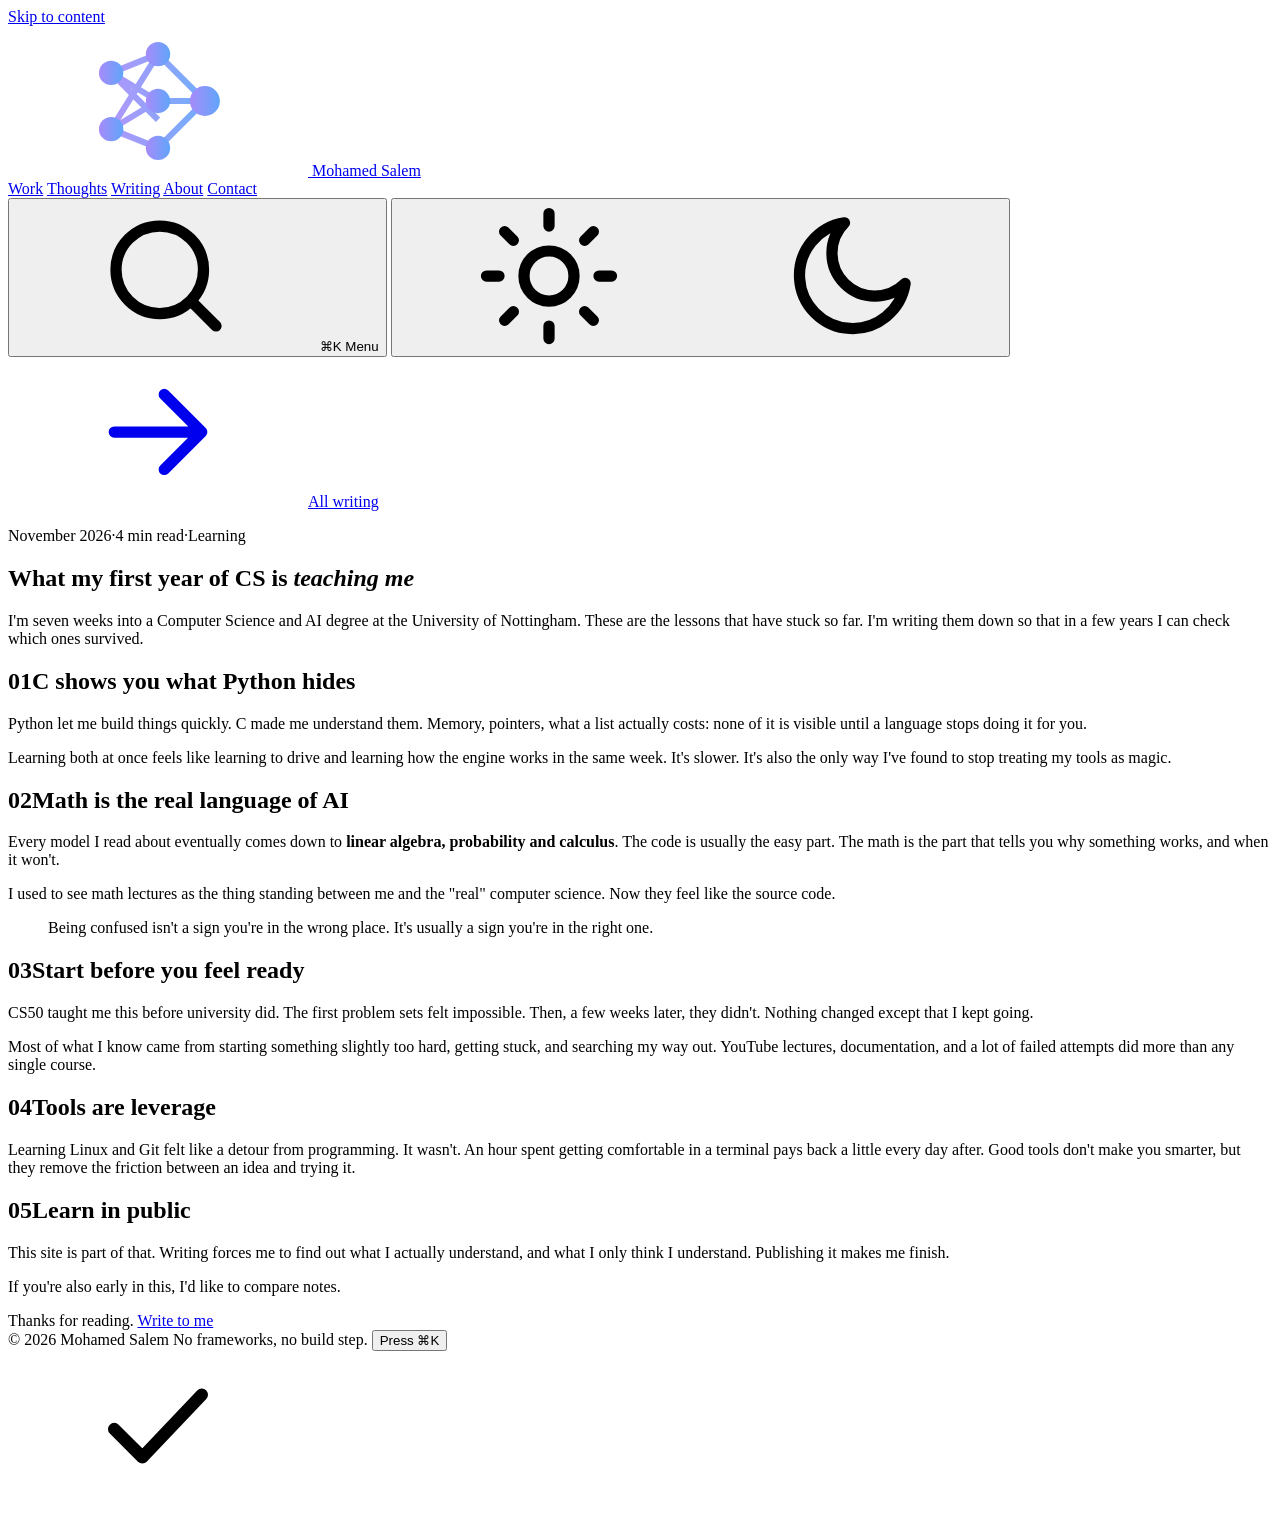
==== first-year-of-cs.html @ 3e36cd0a "Add files via upload" ====
<!doctype html>
<html lang="en" class="no-js" data-theme="dark" data-root="../">
<head>
  <meta charset="utf-8">
  <meta name="viewport" content="width=device-width, initial-scale=1, viewport-fit=cover">
  <title>What my first year of CS is teaching me — Mohamed Salem</title>
  <meta name="description" content="Notes from my first year of Computer Science and AI at the University of Nottingham: C, math, CS50, and starting before you feel ready.">
  <meta name="author" content="Mohamed Salem">
  <meta name="theme-color" content="#06060a">
  <link rel="canonical" href="https://mohamed200303.github.io/blog/first-year-of-cs.html">
  <meta property="og:type" content="article">
  <meta property="og:title" content="What my first year of CS is teaching me">
  <meta property="og:description" content="C, math, CS50, and starting before you feel ready.">
  <meta property="og:url" content="https://mohamed200303.github.io/blog/first-year-of-cs.html">
  <meta property="og:image" content="https://mohamed200303.github.io/assets/og.png">
  <meta name="twitter:card" content="summary_large_image">
  <link rel="icon" href="../favicon.svg" type="image/svg+xml">
  <script>
    (function () {
      var d = document.documentElement;
      d.className = d.className.replace('no-js', 'js');
      try { var t = localStorage.getItem('theme'); if (t === 'light' || t === 'dark') d.setAttribute('data-theme', t); } catch (e) {}
    })();
  </script>
  <link rel="preconnect" href="https://fonts.googleapis.com">
  <link rel="preconnect" href="https://fonts.gstatic.com" crossorigin>
  <link rel="stylesheet" href="https://fonts.googleapis.com/css2?family=Geist:wght@300..700&family=Geist+Mono:wght@400;500&family=Instrument+Serif:ital@0;1&display=swap">
  <link rel="stylesheet" href="../assets/css/style.css">
</head>
<body>

<!-- Icon sprite (same as index.html) -->
<svg width="0" height="0" style="position:absolute" aria-hidden="true">
  <defs>
    <linearGradient id="spark-grad" x1="0" x2="1" y1="0" y2="0">
      <stop offset="0" stop-color="#a78bfa"/><stop offset="1" stop-color="#60a5fa"/>
    </linearGradient>
    <linearGradient id="viz-grad-a" x1="0" x2="1" y1="0" y2="1">
      <stop offset="0" stop-color="#a78bfa"/><stop offset="1" stop-color="#60a5fa"/>
    </linearGradient>
  </defs>
  <symbol id="i-arrow" viewBox="0 0 24 24" fill="none" stroke="currentColor" stroke-width="1.8" stroke-linecap="round" stroke-linejoin="round"><path d="M5 12h14M13 6l6 6-6 6"/></symbol>
  <symbol id="i-arrow-ur" viewBox="0 0 24 24" fill="none" stroke="currentColor" stroke-width="1.8" stroke-linecap="round" stroke-linejoin="round"><path d="M7 17 17 7M8 7h9v9"/></symbol>
  <symbol id="i-search" viewBox="0 0 24 24" fill="none" stroke="currentColor" stroke-width="1.8" stroke-linecap="round"><circle cx="11" cy="11" r="7"/><path d="m20 20-3.5-3.5"/></symbol>
  <symbol id="i-sun" viewBox="0 0 24 24" fill="none" stroke="currentColor" stroke-width="1.8" stroke-linecap="round"><circle cx="12" cy="12" r="4"/><path d="M12 2v2M12 20v2M4.9 4.9l1.4 1.4M17.7 17.7l1.4 1.4M2 12h2M20 12h2M4.9 19.1l1.4-1.4M17.7 6.3l1.4-1.4"/></symbol>
  <symbol id="i-moon" viewBox="0 0 24 24" fill="none" stroke="currentColor" stroke-width="1.8" stroke-linejoin="round"><path d="M20.5 13.2A8.5 8.5 0 1 1 10.8 3.5a6.6 6.6 0 0 0 9.7 9.7z"/></symbol>
  <symbol id="i-github" viewBox="0 0 16 16" fill="currentColor"><path d="M8 0C3.58 0 0 3.58 0 8c0 3.54 2.29 6.53 5.47 7.59.4.07.55-.17.55-.38 0-.19-.01-.82-.01-1.49-2.01.37-2.53-.49-2.69-.94-.09-.23-.48-.94-.82-1.13-.28-.15-.68-.52-.01-.53.63-.01 1.08.58 1.23.82.72 1.21 1.87.87 2.33.66.07-.52.28-.87.51-1.07-1.78-.2-3.64-.89-3.64-3.95 0-.87.31-1.59.82-2.15-.08-.2-.36-1.02.08-2.12 0 0 .67-.21 2.2.82.64-.18 1.32-.27 2-.27.68 0 1.36.09 2 .27 1.53-1.04 2.2-.82 2.2-.82.44 1.1.16 1.92.08 2.12.51.56.82 1.27.82 2.15 0 3.07-1.87 3.75-3.65 3.95.29.25.54.73.54 1.48 0 1.07-.01 1.93-.01 2.2 0 .21.15.46.55.38A8.01 8.01 0 0 0 16 8c0-4.42-3.58-8-8-8z"/></symbol>
  <symbol id="i-x" viewBox="0 0 24 24" fill="currentColor"><path d="M18.24 2.25h3.31l-7.23 8.26 8.5 11.24h-6.65l-5.21-6.82-5.97 6.82H1.68l7.73-8.84L1.25 2.25h6.83l4.71 6.23zm-1.16 17.52h1.83L7.08 4.13H5.12z"/></symbol>
  <symbol id="i-link" viewBox="0 0 24 24" fill="none" stroke="currentColor" stroke-width="1.8" stroke-linecap="round"><path d="M10 14a5 5 0 0 0 7.07 0l3-3a5 5 0 0 0-7.07-7.07l-1.5 1.5M14 10a5 5 0 0 0-7.07 0l-3 3a5 5 0 0 0 7.07 7.07l1.5-1.5"/></symbol>
  <symbol id="i-copy" viewBox="0 0 24 24" fill="none" stroke="currentColor" stroke-width="1.8" stroke-linejoin="round"><rect x="9" y="9" width="11" height="11" rx="2.5"/><path d="M5 15V6a2 2 0 0 1 2-2h9"/></symbol>
  <symbol id="i-mail" viewBox="0 0 24 24" fill="none" stroke="currentColor" stroke-width="1.8" stroke-linejoin="round"><rect x="3" y="5" width="18" height="14" rx="2.5"/><path d="m3.5 7 8.5 6 8.5-6"/></symbol>
  <symbol id="i-close" viewBox="0 0 24 24" fill="none" stroke="currentColor" stroke-width="1.8" stroke-linecap="round"><path d="M6 6l12 12M18 6 6 18"/></symbol>
  <symbol id="i-shuffle" viewBox="0 0 24 24" fill="none" stroke="currentColor" stroke-width="1.8" stroke-linecap="round" stroke-linejoin="round"><path d="M16 3h5v5M4 20 21 3M21 16v5h-5M15 15l6 6M4 4l5 5"/></symbol>
  <symbol id="i-check" viewBox="0 0 24 24" fill="none" stroke="currentColor" stroke-width="2" stroke-linecap="round" stroke-linejoin="round"><path d="m5 12.5 4.5 4.5L19 7"/></symbol>
  <symbol id="i-home" viewBox="0 0 24 24" fill="none" stroke="currentColor" stroke-width="1.8" stroke-linejoin="round"><path d="M3.5 11 12 3.5l8.5 7.5M5.5 9.5V20h13V9.5"/></symbol>
  <symbol id="i-box" viewBox="0 0 24 24" fill="none" stroke="currentColor" stroke-width="1.8" stroke-linejoin="round"><path d="m21 7.5-9-5-9 5 9 5 9-5zM3 7.5v9l9 5 9-5v-9M12 12.5v9"/></symbol>
  <symbol id="i-quote" viewBox="0 0 24 24" fill="none" stroke="currentColor" stroke-width="1.8" stroke-linejoin="round"><path d="M21 14.5a2 2 0 0 1-2 2H8l-5 4v-15a2 2 0 0 1 2-2h14a2 2 0 0 1 2 2z"/></symbol>
  <symbol id="i-pen" viewBox="0 0 24 24" fill="none" stroke="currentColor" stroke-width="1.8" stroke-linecap="round" stroke-linejoin="round"><path d="M12 20h9M16.5 3.5a2.12 2.12 0 0 1 3 3L7 19l-4 1 1-4z"/></symbol>
  <symbol id="i-tool" viewBox="0 0 24 24" fill="none" stroke="currentColor" stroke-width="1.8" stroke-linejoin="round"><path d="M14.7 6.3a4 4 0 0 0-5.4 5.4L3.5 17.5l3 3 5.8-5.8a4 4 0 0 0 5.4-5.4l-2.6 2.6-2.4-.6-.6-2.4z"/></symbol>
  <symbol id="i-user" viewBox="0 0 24 24" fill="none" stroke="currentColor" stroke-width="1.8"><circle cx="12" cy="8" r="4"/><path d="M4 21a8 8 0 0 1 16 0" stroke-linecap="round"/></symbol>
  <symbol id="i-cmd" viewBox="0 0 24 24" fill="none" stroke="currentColor" stroke-width="1.8" stroke-linejoin="round"><path d="M9 6v12M15 6v12M6 9h12M6 15h12"/><path d="M9 6a3 3 0 1 0-3 3M15 6a3 3 0 1 1 3 3M9 18a3 3 0 1 1-3-3M15 18a3 3 0 1 0 3-3"/></symbol>
  <symbol id="i-mark" viewBox="0 0 32 32" fill="none">
    <g stroke="url(#spark-grad)" stroke-width="1.3" opacity=".9">
      <path d="M6 10 16 6M6 10l10 10M6 10l10 6M6 22l10-16M6 22l10-6M6 22l10 4M16 6l10 10M16 16l10 0M16 26l10-10"/>
    </g>
    <g fill="url(#spark-grad)">
      <circle cx="6" cy="10" r="2.6"/><circle cx="6" cy="22" r="2.6"/>
      <circle cx="16" cy="6" r="2.6"/><circle cx="16" cy="16" r="2.6"/><circle cx="16" cy="26" r="2.6"/>
      <circle cx="26" cy="16" r="3.2"/>
    </g>
  </symbol>
</svg>

<a class="skip" href="#main">Skip to content</a>
<div class="ambient" aria-hidden="true"></div>
<div class="progress" aria-hidden="true"></div>

<header class="nav" id="nav">
  <div class="container nav-inner">
    <a class="brand" href="../index.html" aria-label="Mohamed Salem, home">
      <svg class="brand-mark" aria-hidden="true"><use href="#i-mark"/></svg>
      <span>Mohamed Salem</span>
    </a>
    <nav class="nav-links" aria-label="Primary">
      <a href="../index.html#work">Work</a>
      <a href="../index.html#thoughts">Thoughts</a>
      <a href="../index.html#writing">Writing</a>
      <a href="../index.html#about">About</a>
      <a href="../index.html#contact">Contact</a>
    </nav>
    <div class="nav-actions">
      <button class="kbd-btn" type="button" data-palette-open aria-label="Open the command menu">
        <svg class="icon" aria-hidden="true"><use href="#i-search"/></svg>
        <span class="kbd"><span data-mod>⌘</span>K</span>
        <span class="kbd-touch">Menu</span>
      </button>
      <button class="icon-btn" type="button" data-theme-toggle aria-label="Switch between light and dark mode">
        <svg class="icon i-sun" aria-hidden="true"><use href="#i-sun"/></svg>
        <svg class="icon i-moon" aria-hidden="true"><use href="#i-moon"/></svg>
      </button>
    </div>
  </div>
</header>

<main id="main" class="article">
  <article class="container">
    <div class="article-inner">
      <a class="back-link" href="../index.html#writing"><svg class="icon" aria-hidden="true"><use href="#i-arrow"/></svg>All writing</a>
      <p class="article-meta"><time datetime="2026-11">November 2026</time><span>·</span><span>4 min read</span><span>·</span><span>Learning</span></p>
      <h1>What my first year of CS is <em>teaching me</em></h1>
      <p class="article-lede">I'm seven weeks into a Computer Science and AI degree at the University of Nottingham. These are the lessons that have stuck so far. I'm writing them down so that in a few years I can check which ones survived.</p>

      <div class="prose">
        <h2><span>01</span>C shows you what Python hides</h2>
        <p>Python let me build things quickly. C made me understand them. Memory, pointers, what a list actually costs: none of it is visible until a language stops doing it for you.</p>
        <p>Learning both at once feels like learning to drive and learning how the engine works in the same week. It's slower. It's also the only way I've found to stop treating my tools as magic.</p>

        <h2><span>02</span>Math is the real language of AI</h2>
        <p>Every model I read about eventually comes down to <strong>linear algebra, probability and calculus</strong>. The code is usually the easy part. The math is the part that tells you why something works, and when it won't.</p>
        <p>I used to see math lectures as the thing standing between me and the "real" computer science. Now they feel like the source code.</p>

        <blockquote>Being confused isn't a sign you're in the wrong place. It's usually a sign you're in the right one.</blockquote>

        <h2><span>03</span>Start before you feel ready</h2>
        <p>CS50 taught me this before university did. The first problem sets felt impossible. Then, a few weeks later, they didn't. Nothing changed except that I kept going.</p>
        <p>Most of what I know came from starting something slightly too hard, getting stuck, and searching my way out. YouTube lectures, documentation, and a lot of failed attempts did more than any single course.</p>

        <h2><span>04</span>Tools are leverage</h2>
        <p>Learning Linux and Git felt like a detour from programming. It wasn't. An hour spent getting comfortable in a terminal pays back a little every day after. Good tools don't make you smarter, but they remove the friction between an idea and trying it.</p>

        <h2><span>05</span>Learn in public</h2>
        <p>This site is part of that. Writing forces me to find out what I actually understand, and what I only think I understand. Publishing it makes me finish.</p>
        <p>If you're also early in this, I'd like to compare notes.</p>
      </div>

      <div class="article-end">
        <span>Thanks for reading.</span>
        <a class="btn btn-ghost btn-sm" data-email data-keep-label data-user="muhammadshehawi" data-domain="gmail.com" href="../index.html#contact">Write to me</a>
      </div>
    </div>
  </article>
</main>

<footer class="footer">
  <div class="container footer-inner">
    <span>© <span data-year>2026</span> Mohamed Salem</span>
    <span>No frameworks, no build step. <button type="button" data-palette-open>Press <span data-mod>⌘</span>K</button></span>
  </div>
</footer>

<div class="toast" id="toast" role="status" aria-live="polite"><svg class="icon" aria-hidden="true"><use href="#i-check"/></svg><span></span></div>

<script src="../assets/js/projects.js" defer></script>
<script src="../assets/js/main.js" defer></script>
</body>
</html>
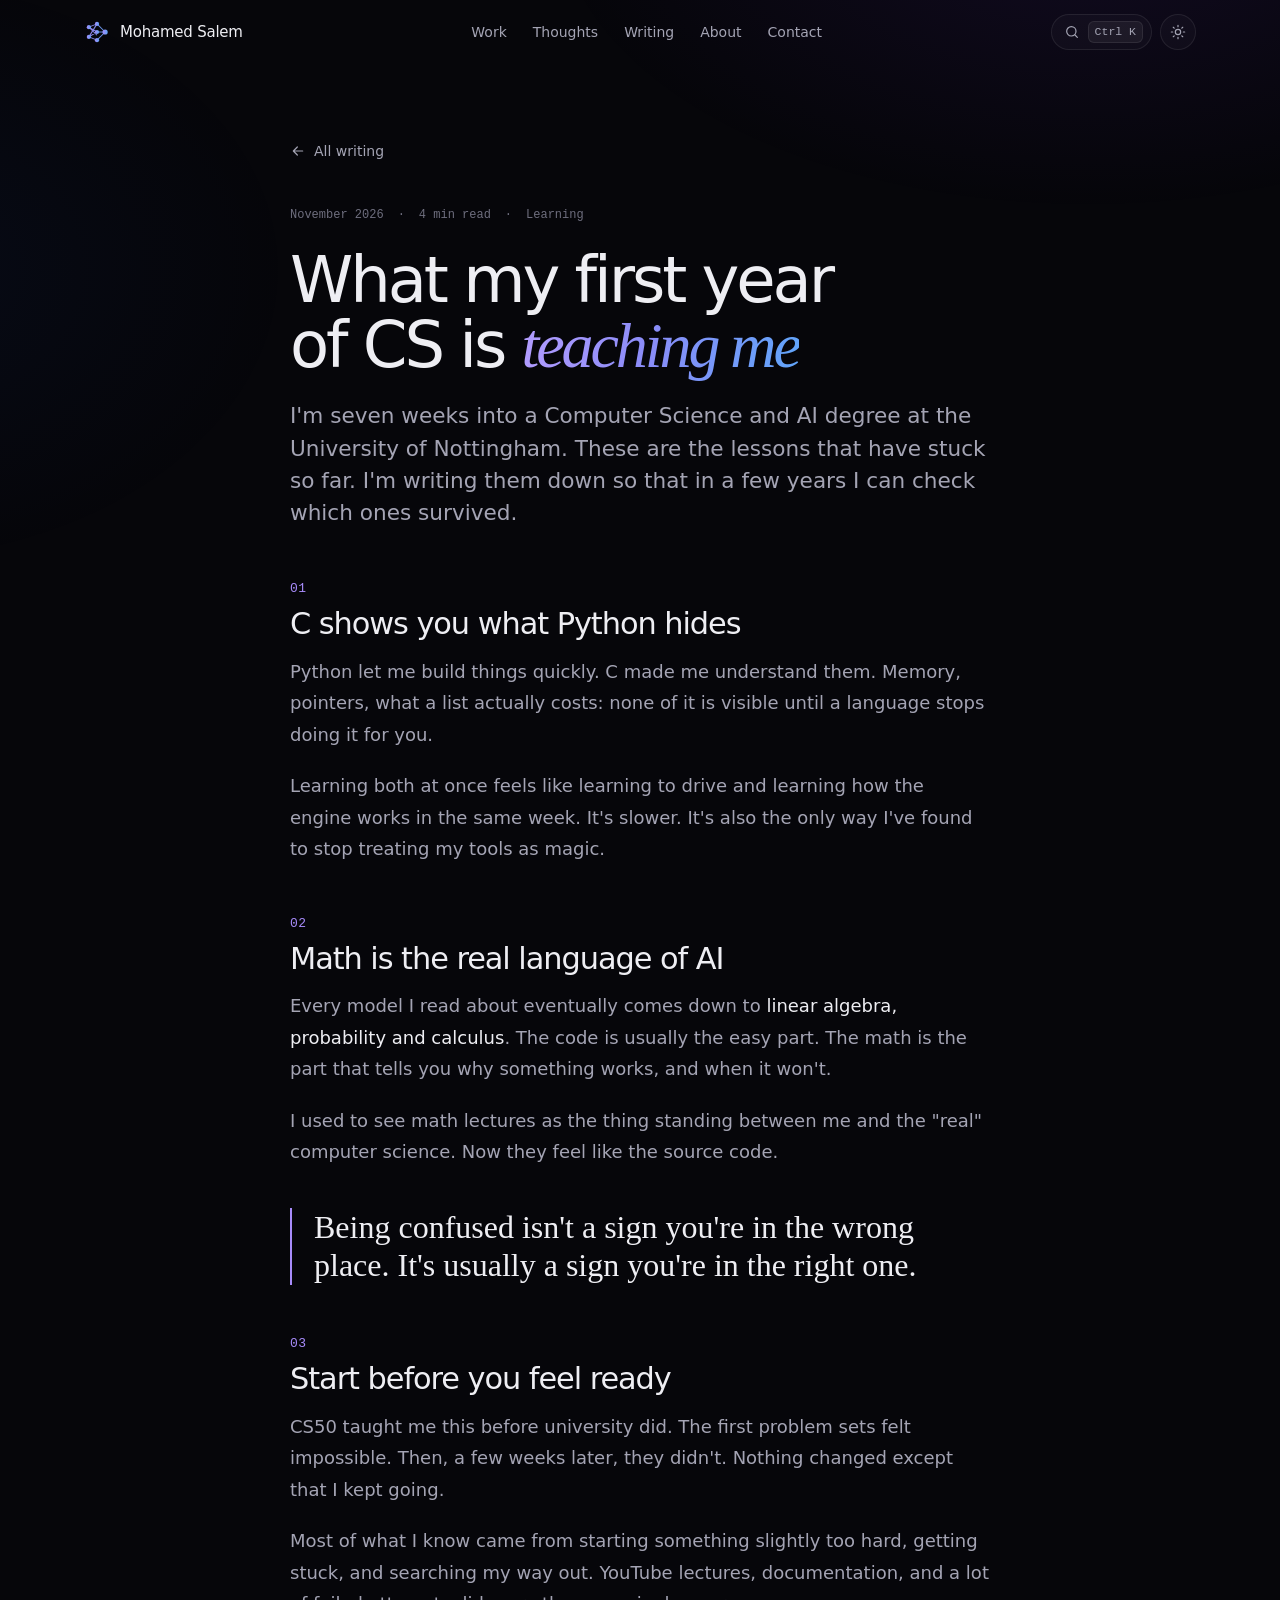
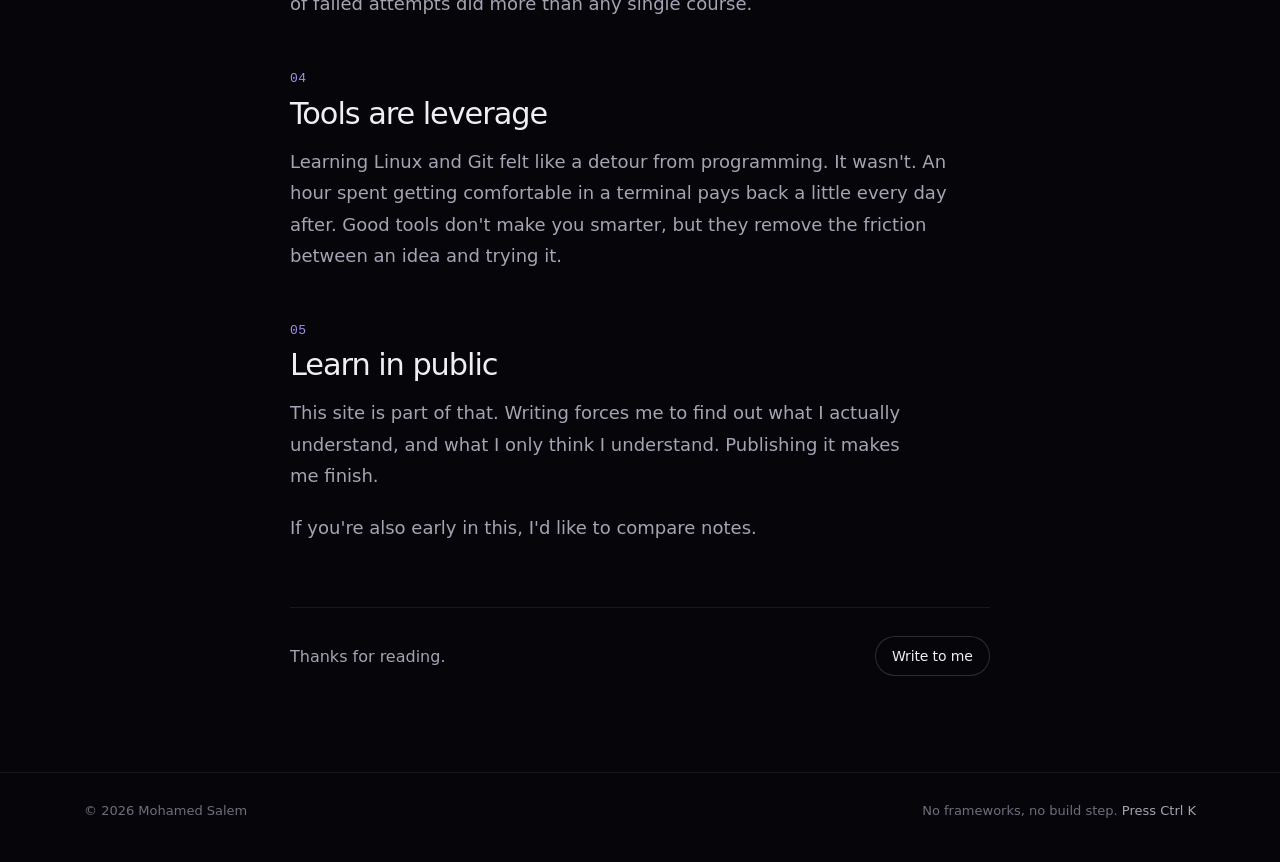
==== commit 897603eb: "Add files via upload" ====
--- a/first-year-of-cs.html
+++ b/first-year-of-cs.html
@@ -1,5 +1,5 @@
 <!doctype html>
-<html lang="en" class="no-js" data-theme="dark" data-root="../">
+<html lang="en" class="no-js" data-theme="dark" data-root="./">
 <head>
   <meta charset="utf-8">
   <meta name="viewport" content="width=device-width, initial-scale=1, viewport-fit=cover">
@@ -7,14 +7,14 @@
   <meta name="description" content="Notes from my first year of Computer Science and AI at the University of Nottingham: C, math, CS50, and starting before you feel ready.">
   <meta name="author" content="Mohamed Salem">
   <meta name="theme-color" content="#06060a">
-  <link rel="canonical" href="https://mohamed200303.github.io/blog/first-year-of-cs.html">
+  <link rel="canonical" href="https://mohamed200303.github.io/first-year-of-cs.html">
   <meta property="og:type" content="article">
   <meta property="og:title" content="What my first year of CS is teaching me">
   <meta property="og:description" content="C, math, CS50, and starting before you feel ready.">
-  <meta property="og:url" content="https://mohamed200303.github.io/blog/first-year-of-cs.html">
-  <meta property="og:image" content="https://mohamed200303.github.io/assets/og.png">
+  <meta property="og:url" content="https://mohamed200303.github.io/first-year-of-cs.html">
+  <meta property="og:image" content="https://mohamed200303.github.io/og.png">
   <meta name="twitter:card" content="summary_large_image">
-  <link rel="icon" href="../favicon.svg" type="image/svg+xml">
+  <link rel="icon" href="favicon.svg" type="image/svg+xml">
   <script>
     (function () {
       var d = document.documentElement;
@@ -25,7 +25,7 @@
   <link rel="preconnect" href="https://fonts.googleapis.com">
   <link rel="preconnect" href="https://fonts.gstatic.com" crossorigin>
   <link rel="stylesheet" href="https://fonts.googleapis.com/css2?family=Geist:wght@300..700&family=Geist+Mono:wght@400;500&family=Instrument+Serif:ital@0;1&display=swap">
-  <link rel="stylesheet" href="../assets/css/style.css">
+  <link rel="stylesheet" href="style.css">
 </head>
 <body>
 
@@ -77,16 +77,16 @@
 
 <header class="nav" id="nav">
   <div class="container nav-inner">
-    <a class="brand" href="../index.html" aria-label="Mohamed Salem, home">
+    <a class="brand" href="index.html" aria-label="Mohamed Salem, home">
       <svg class="brand-mark" aria-hidden="true"><use href="#i-mark"/></svg>
       <span>Mohamed Salem</span>
     </a>
     <nav class="nav-links" aria-label="Primary">
-      <a href="../index.html#work">Work</a>
-      <a href="../index.html#thoughts">Thoughts</a>
-      <a href="../index.html#writing">Writing</a>
-      <a href="../index.html#about">About</a>
-      <a href="../index.html#contact">Contact</a>
+      <a href="index.html#work">Work</a>
+      <a href="index.html#thoughts">Thoughts</a>
+      <a href="index.html#writing">Writing</a>
+      <a href="index.html#about">About</a>
+      <a href="index.html#contact">Contact</a>
     </nav>
     <div class="nav-actions">
       <button class="kbd-btn" type="button" data-palette-open aria-label="Open the command menu">
@@ -105,7 +105,7 @@
 <main id="main" class="article">
   <article class="container">
     <div class="article-inner">
-      <a class="back-link" href="../index.html#writing"><svg class="icon" aria-hidden="true"><use href="#i-arrow"/></svg>All writing</a>
+      <a class="back-link" href="index.html#writing"><svg class="icon" aria-hidden="true"><use href="#i-arrow"/></svg>All writing</a>
       <p class="article-meta"><time datetime="2026-11">November 2026</time><span>·</span><span>4 min read</span><span>·</span><span>Learning</span></p>
       <h1>What my first year of CS is <em>teaching me</em></h1>
       <p class="article-lede">I'm seven weeks into a Computer Science and AI degree at the University of Nottingham. These are the lessons that have stuck so far. I'm writing them down so that in a few years I can check which ones survived.</p>
@@ -135,7 +135,7 @@
 
       <div class="article-end">
         <span>Thanks for reading.</span>
-        <a class="btn btn-ghost btn-sm" data-email data-keep-label data-user="muhammadshehawi" data-domain="gmail.com" href="../index.html#contact">Write to me</a>
+        <a class="btn btn-ghost btn-sm" data-email data-keep-label data-user="muhammadshehawi" data-domain="gmail.com" href="index.html#contact">Write to me</a>
       </div>
     </div>
   </article>
@@ -150,7 +150,7 @@
 
 <div class="toast" id="toast" role="status" aria-live="polite"><svg class="icon" aria-hidden="true"><use href="#i-check"/></svg><span></span></div>
 
-<script src="../assets/js/projects.js" defer></script>
-<script src="../assets/js/main.js" defer></script>
+<script src="projects.js" defer></script>
+<script src="main.js" defer></script>
 </body>
 </html>
--- a/style.css
+++ b/style.css
@@ -0,0 +1,717 @@
+/* ==========================================================================
+   Mohamed Salem — portfolio
+   Design system: dark "AI lab" meets minimal. Violet → blue accent.
+   ========================================================================== */
+
+:root {
+  --font-sans: "Geist", ui-sans-serif, system-ui, -apple-system, "Segoe UI", Roboto, sans-serif;
+  --font-serif: "Instrument Serif", ui-serif, Georgia, "Times New Roman", serif;
+  --font-mono: "Geist Mono", ui-monospace, SFMono-Regular, Menlo, Consolas, monospace;
+
+  --container: 1160px;
+  --radius: 18px;
+  --ease: cubic-bezier(.2, .7, .2, 1);
+  --ease-out: cubic-bezier(.16, 1, .3, 1);
+}
+
+/* Dark is the default theme */
+:root,
+[data-theme="dark"] {
+  --bg: #06060a;
+  --bg-raise: #0d0d14;
+  --surface: rgba(255, 255, 255, .025);
+  --surface-2: rgba(255, 255, 255, .05);
+  --border: rgba(255, 255, 255, .08);
+  --border-strong: rgba(255, 255, 255, .16);
+  --text: #eeeef3;
+  --text-2: #a4a4b4;
+  --text-3: #6e6e7e;
+  --accent: #a78bfa;
+  --accent-2: #60a5fa;
+  --grad: linear-gradient(100deg, #b49dff 0%, #8b8cf8 45%, #60a5fa 100%);
+  --glow: rgba(139, 92, 246, .16);
+  --glow-border: rgba(167, 139, 250, .55);
+  --shadow: 0 30px 80px -30px rgba(0, 0, 0, .85);
+  --ok: #34d399;
+  color-scheme: dark;
+}
+
+[data-theme="light"] {
+  --bg: #fafafc;
+  --bg-raise: #ffffff;
+  --surface: rgba(16, 16, 48, .022);
+  --surface-2: rgba(16, 16, 48, .05);
+  --border: rgba(16, 16, 48, .09);
+  --border-strong: rgba(16, 16, 48, .18);
+  --text: #0c0c15;
+  --text-2: #4a4a5a;
+  --text-3: #80809a;
+  --accent: #7c3aed;
+  --accent-2: #2563eb;
+  --grad: linear-gradient(100deg, #7c3aed 0%, #5b5bf0 45%, #2563eb 100%);
+  --glow: rgba(124, 58, 237, .10);
+  --glow-border: rgba(124, 58, 237, .45);
+  --shadow: 0 30px 70px -40px rgba(20, 20, 70, .28);
+  --ok: #059669;
+  color-scheme: light;
+}
+
+/* ---------- Base ---------- */
+*, *::before, *::after { box-sizing: border-box; }
+html { scroll-behavior: smooth; -webkit-text-size-adjust: 100%; }
+body {
+  margin: 0;
+  background: var(--bg);
+  color: var(--text);
+  font-family: var(--font-sans);
+  font-size: 16px;
+  line-height: 1.6;
+  -webkit-font-smoothing: antialiased;
+  -moz-osx-font-smoothing: grayscale;
+  text-rendering: optimizeLegibility;
+  overflow-x: hidden;
+  transition: background-color .5s var(--ease), color .5s var(--ease);
+}
+::selection { background: rgba(139, 92, 246, .35); color: var(--text); }
+img, svg { display: block; max-width: 100%; }
+a { color: inherit; text-decoration: none; }
+button { font: inherit; color: inherit; background: none; border: 0; padding: 0; cursor: pointer; }
+:focus-visible { outline: 2px solid var(--accent); outline-offset: 3px; border-radius: 8px; }
+p { text-wrap: pretty; }
+h1, h2, h3 { text-wrap: balance; }
+
+.container { width: 100%; max-width: var(--container); margin: 0 auto; padding: 0 24px; }
+@media (max-width: 640px) { .container { padding: 0 16px; } }
+
+.sr-only {
+  position: absolute; width: 1px; height: 1px; padding: 0; margin: -1px;
+  overflow: hidden; clip: rect(0 0 0 0); white-space: nowrap; border: 0;
+}
+.skip {
+  position: absolute; left: -9999px; top: 12px; z-index: 100;
+  padding: 10px 14px; border-radius: 10px;
+  background: var(--bg-raise); border: 1px solid var(--border-strong);
+}
+.skip:focus { left: 16px; }
+
+.icon { width: 16px; height: 16px; flex: none; }
+.grad-text {
+  background: var(--grad);
+  -webkit-background-clip: text; background-clip: text;
+  color: transparent;
+}
+em.serif, h2 em, .hero-tagline em, .about-statement em, .contact-title em {
+  font-family: var(--font-serif);
+  font-style: italic;
+  font-weight: 400;
+  letter-spacing: -.01em;
+  background: var(--grad);
+  -webkit-background-clip: text; background-clip: text;
+  color: transparent;
+  padding-right: .06em;
+}
+
+/* Ambient glow behind the whole page */
+.ambient {
+  position: fixed; inset: 0; z-index: -1; pointer-events: none;
+  background:
+    radial-gradient(900px 500px at 85% -10%, rgba(124, 58, 237, .10), transparent 60%),
+    radial-gradient(700px 500px at -10% 30%, rgba(37, 99, 235, .06), transparent 60%);
+}
+[data-theme="light"] .ambient { opacity: .7; }
+
+/* ---------- Scroll progress ---------- */
+.progress {
+  position: fixed; top: 0; left: 0; z-index: 70;
+  width: 100%; height: 2px;
+  background: var(--grad);
+  transform-origin: 0 50%;
+  transform: scaleX(var(--p, 0));
+}
+
+/* ---------- Nav ---------- */
+.nav {
+  position: fixed; inset: 0 0 auto 0; z-index: 50;
+  border-bottom: 1px solid transparent;
+  transition: background-color .35s var(--ease), border-color .35s var(--ease), backdrop-filter .35s;
+}
+.nav.is-scrolled {
+  background: color-mix(in srgb, var(--bg) 72%, transparent);
+  -webkit-backdrop-filter: saturate(160%) blur(16px);
+  backdrop-filter: saturate(160%) blur(16px);
+  border-bottom-color: var(--border);
+}
+.nav-inner { display: flex; align-items: center; justify-content: space-between; gap: 16px; height: 64px; }
+.brand { display: flex; align-items: center; gap: 10px; font-weight: 500; letter-spacing: -.015em; font-size: 15px; }
+.brand-mark { width: 26px; height: 26px; }
+.nav-links { display: flex; gap: 2px; }
+.nav-links a {
+  padding: 7px 12px; border-radius: 999px;
+  font-size: 14px; color: var(--text-2);
+  transition: color .2s, background-color .2s;
+}
+.nav-links a:hover, .nav-links a.is-active { color: var(--text); background: var(--surface-2); }
+.nav-actions { display: flex; align-items: center; gap: 8px; }
+.kbd-btn {
+  display: inline-flex; align-items: center; gap: 8px;
+  height: 36px; padding: 0 8px 0 12px;
+  border: 1px solid var(--border); border-radius: 999px;
+  background: var(--surface); color: var(--text-2); font-size: 13px;
+  transition: border-color .2s, color .2s;
+}
+.kbd-btn:hover { color: var(--text); border-color: var(--border-strong); }
+.kbd {
+  font-family: var(--font-mono); font-size: 11.5px; line-height: 1;
+  padding: 4px 6px; border-radius: 6px;
+  border: 1px solid var(--border); background: var(--surface-2); color: var(--text-2);
+}
+.kbd-touch { display: none; padding-right: 4px; }
+@media (hover: none) { .kbd-btn .kbd { display: none; } .kbd-touch { display: inline; } }
+.icon-btn {
+  width: 36px; height: 36px; display: grid; place-items: center;
+  border: 1px solid var(--border); border-radius: 999px;
+  background: var(--surface); color: var(--text-2);
+  transition: border-color .2s, color .2s, transform .4s var(--ease);
+}
+.icon-btn:hover { color: var(--text); border-color: var(--border-strong); }
+.icon-btn:active { transform: rotate(25deg) scale(.94); }
+.i-sun { display: block; } .i-moon { display: none; }
+[data-theme="light"] .i-sun { display: none; }
+[data-theme="light"] .i-moon { display: block; }
+@media (max-width: 880px) { .nav-links { display: none; } }
+
+/* ---------- Buttons ---------- */
+.btn {
+  position: relative; display: inline-flex; align-items: center; justify-content: center; gap: 10px;
+  height: 48px; padding: 0 22px; border-radius: 999px;
+  font-size: 15px; font-weight: 500; letter-spacing: -.01em; white-space: nowrap;
+  transition: transform .35s var(--ease-out), background-color .25s, border-color .25s, color .25s, box-shadow .3s, filter .25s;
+}
+.btn .icon { transition: transform .35s var(--ease-out); }
+.btn:hover .icon { transform: translateX(3px); }
+.btn-primary {
+  color: #fff;
+  background: var(--grad);
+  box-shadow: 0 10px 34px -10px rgba(124, 58, 237, .7), inset 0 1px 0 rgba(255, 255, 255, .25);
+}
+.btn-primary:hover { filter: brightness(1.08) saturate(1.05); box-shadow: 0 14px 44px -10px rgba(124, 58, 237, .85), inset 0 1px 0 rgba(255, 255, 255, .3); }
+.btn-ghost {
+  color: var(--text);
+  border: 1px solid var(--border-strong);
+  background: color-mix(in srgb, var(--bg) 40%, transparent);
+  -webkit-backdrop-filter: blur(10px); backdrop-filter: blur(10px);
+}
+.btn-ghost:hover { background: var(--surface-2); }
+.btn-sm { height: 40px; padding: 0 16px; font-size: 14px; }
+
+/* ---------- Hero ---------- */
+.hero {
+  position: relative; min-height: 100vh; min-height: 100svh;
+  display: flex; align-items: center;
+  padding: 112px 0 96px; overflow: hidden; isolation: isolate;
+}
+.hero-canvas { position: absolute; inset: 0; width: 100%; height: 100%; z-index: -2; cursor: crosshair; }
+.hero-fade {
+  position: absolute; inset: 0; z-index: -1; pointer-events: none;
+  background:
+    linear-gradient(90deg, var(--bg) 0%, color-mix(in srgb, var(--bg) 70%, transparent) 30%, transparent 58%),
+    linear-gradient(180deg, transparent 72%, var(--bg) 100%);
+}
+@media (max-width: 980px) {
+  .hero-fade {
+    background:
+      linear-gradient(180deg, color-mix(in srgb, var(--bg) 20%, transparent) 0%, color-mix(in srgb, var(--bg) 75%, transparent) 55%, var(--bg) 100%);
+  }
+}
+.hero-inner { position: relative; display: grid; gap: 26px; justify-items: start; }
+.eyebrow {
+  display: inline-flex; align-items: center; gap: 10px; margin: 0;
+  padding: 7px 14px 7px 12px; border-radius: 999px;
+  border: 1px solid var(--border); background: color-mix(in srgb, var(--bg) 50%, transparent);
+  -webkit-backdrop-filter: blur(10px); backdrop-filter: blur(10px);
+  font-family: var(--font-mono); font-size: 12.5px; letter-spacing: .01em; color: var(--text-2);
+}
+@media (max-width: 520px) { .eyebrow-more { display: none; } }
+.live-dot { position: relative; width: 7px; height: 7px; border-radius: 50%; background: var(--ok); }
+.live-dot::after {
+  content: ""; position: absolute; inset: -4px; border-radius: 50%;
+  border: 1px solid var(--ok); opacity: 0; animation: ping 2.4s var(--ease) infinite;
+}
+@keyframes ping { 0% { transform: scale(.5); opacity: .8; } 100% { transform: scale(1.8); opacity: 0; } }
+.hero-title {
+  margin: 0;
+  font-size: clamp(3.4rem, 10.5vw, 9rem);
+  line-height: .9; letter-spacing: -.058em; font-weight: 560;
+  background: linear-gradient(180deg, var(--text) 35%, color-mix(in srgb, var(--text) 52%, transparent) 115%);
+  -webkit-background-clip: text; background-clip: text; color: transparent;
+  padding-bottom: .06em;
+}
+.hero-tagline {
+  margin: 0; max-width: 20ch;
+  font-size: clamp(1.6rem, 3.6vw, 2.9rem); line-height: 1.12;
+  letter-spacing: -.035em; font-weight: 420; color: var(--text-2);
+}
+.hero-tagline em { font-size: 1.14em; }
+.hero-cta { display: flex; flex-wrap: wrap; gap: 12px; margin-top: 10px; }
+
+.hero-hint {
+  position: absolute; left: 50%; bottom: 28px; transform: translateX(-50%);
+  margin: 0; display: flex; align-items: center; gap: 10px;
+  font-family: var(--font-mono); font-size: 11.5px; color: var(--text-3); letter-spacing: .02em;
+  white-space: nowrap; pointer-events: none;
+}
+.hero-hint::before { content: ""; width: 24px; height: 1px; background: var(--border-strong); }
+.hero-hint::after { content: ""; width: 24px; height: 1px; background: var(--border-strong); }
+
+/* Model card: the 10-second summary */
+.model-card {
+  width: min(100%, 352px);
+  font-family: var(--font-mono); font-size: 12px; line-height: 1.5;
+  border: 1px solid var(--border); border-radius: 16px;
+  background: color-mix(in srgb, var(--bg-raise) 72%, transparent);
+  -webkit-backdrop-filter: blur(18px) saturate(140%); backdrop-filter: blur(18px) saturate(140%);
+  box-shadow: var(--shadow);
+  overflow: hidden;
+}
+.mc-head {
+  display: flex; align-items: center; justify-content: space-between;
+  padding: 11px 16px; border-bottom: 1px solid var(--border); color: var(--text-3);
+}
+.mc-file { display: flex; align-items: center; gap: 8px; }
+.mc-file::before { content: ""; width: 8px; height: 8px; border-radius: 2px; background: var(--grad); }
+.mc-status { display: inline-flex; align-items: center; gap: 7px; color: var(--text-2); }
+.mc-status i { width: 6px; height: 6px; border-radius: 50%; background: var(--accent); animation: blink 1.1s steps(2) infinite; }
+.mc-status.is-done i { background: var(--ok); animation: none; }
+@keyframes blink { 50% { opacity: .25; } }
+.mc-body { margin: 0; padding: 12px 16px 6px; display: grid; gap: 5px; }
+.mc-body div { display: grid; grid-template-columns: 82px 1fr; gap: 10px; }
+.mc-body dt { color: var(--text-3); }
+.mc-body dd { margin: 0; color: var(--text); }
+.mc-foot {
+  display: grid; grid-template-columns: auto auto 1fr; align-items: center; gap: 14px;
+  padding: 10px 16px 13px; margin-top: 6px; border-top: 1px dashed var(--border); color: var(--text-3);
+}
+.mc-foot b { color: var(--text); font-weight: 500; font-variant-numeric: tabular-nums; }
+.mc-spark { width: 100%; height: 22px; overflow: visible; }
+.mc-spark polyline { fill: none; stroke: url(#spark-grad); stroke-width: 1.5; stroke-linejoin: round; stroke-linecap: round; vector-effect: non-scaling-stroke; }
+
+@media (min-width: 981px) {
+  .model-card {
+    position: absolute; z-index: 2;
+    right: max(24px, calc((100% - var(--container)) / 2 + 24px));
+    bottom: 76px;
+  }
+}
+@media (max-width: 980px) {
+  .hero { flex-direction: column; align-items: stretch; justify-content: flex-end; padding-top: 40vh; padding-top: 40svh; padding-bottom: 64px; }
+  .model-card { margin: 30px 24px 0; width: auto; max-width: 352px; }
+  .hero-hint { display: none; }
+}
+@media (max-width: 640px) {
+  .model-card { margin-left: 16px; margin-right: 16px; }
+}
+
+/* Hero load-in */
+.js .hero-line { opacity: 0; transform: translateY(18px); filter: blur(8px); }
+.is-loaded .hero-line {
+  opacity: 1; transform: none; filter: none;
+  transition: opacity 1.1s var(--ease-out), transform 1.1s var(--ease-out), filter 1.1s var(--ease-out);
+  transition-delay: calc(var(--i, 0) * 90ms + 120ms);
+}
+
+/* ---------- Sections ---------- */
+.section { position: relative; padding: clamp(96px, 13vw, 168px) 0; scroll-margin-top: 0; }
+.section-head { max-width: 760px; margin-bottom: clamp(40px, 6vw, 68px); }
+.label {
+  display: flex; align-items: center; gap: 10px; margin: 0 0 20px;
+  font-family: var(--font-mono); font-size: 12px; letter-spacing: .08em; text-transform: uppercase; color: var(--text-3);
+}
+.label span { color: var(--accent); }
+.label::after { content: ""; width: 44px; height: 1px; background: var(--border-strong); }
+h2 {
+  margin: 0;
+  font-size: clamp(2.3rem, 5.4vw, 4rem); line-height: 1.02;
+  letter-spacing: -.048em; font-weight: 530;
+}
+h2 em { font-size: 1.08em; }
+.section-sub { margin: 18px 0 0; max-width: 54ch; color: var(--text-2); font-size: clamp(1rem, 1.4vw, 1.14rem); }
+.divider { height: 1px; background: linear-gradient(90deg, transparent, var(--border-strong), transparent); }
+
+/* ---------- Card base + spotlight ---------- */
+.card {
+  position: relative; isolation: isolate; overflow: hidden;
+  border: 1px solid var(--border); border-radius: var(--radius);
+  background: var(--surface);
+  transition: border-color .35s var(--ease), transform .6s var(--ease-out), background-color .35s;
+}
+.card::before {
+  content: ""; position: absolute; inset: 0; z-index: -1; pointer-events: none; border-radius: inherit;
+  background: radial-gradient(520px circle at var(--mx, 50%) var(--my, 50%), var(--glow), transparent 42%);
+  opacity: 0; transition: opacity .45s var(--ease);
+}
+.card::after {
+  content: ""; position: absolute; inset: 0; pointer-events: none; border-radius: inherit; padding: 1px;
+  background: radial-gradient(360px circle at var(--mx, 50%) var(--my, 50%), var(--glow-border), transparent 45%);
+  -webkit-mask: linear-gradient(#000 0 0) content-box, linear-gradient(#000 0 0);
+  -webkit-mask-composite: xor; mask-composite: exclude;
+  opacity: 0; transition: opacity .45s var(--ease);
+}
+.card:hover::before, .card:hover::after, .card:focus-within::before { opacity: 1; }
+
+.chip-draft {
+  display: inline-flex; align-items: center; height: 20px; padding: 0 8px; border-radius: 999px;
+  border: 1px dashed var(--border-strong); color: var(--text-2);
+  font-family: var(--font-mono); font-size: 10px; letter-spacing: .08em; text-transform: uppercase;
+}
+
+/* ---------- Work ---------- */
+.work-grid { display: grid; grid-template-columns: repeat(2, minmax(0, 1fr)); gap: 20px; }
+.project { cursor: pointer; display: flex; flex-direction: column; will-change: transform; }
+.project:hover { border-color: var(--border-strong); }
+.project--featured, .project--wide { grid-column: 1 / -1; display: grid; grid-template-columns: minmax(0, 1.15fr) minmax(0, 1fr); }
+.project--wide { grid-template-columns: minmax(0, 1fr) minmax(0, 1.15fr); }
+.project--building { border-style: dashed; border-color: var(--border-strong); }
+
+/* Status label on project cards and case studies */
+.status {
+  display: inline-flex; align-items: center; gap: 7px; height: 22px; padding: 0 9px; border-radius: 999px;
+  border: 1px solid var(--border); color: var(--text-2);
+  font-family: var(--font-mono); font-size: 10.5px; letter-spacing: .07em; text-transform: uppercase; white-space: nowrap;
+}
+.status::before { content: ""; width: 6px; height: 6px; border-radius: 50%; background: var(--text-3); }
+.status.is-live::before { background: var(--ok); }
+.status.is-building { color: var(--text); border-color: var(--glow-border); }
+.status.is-building::before { background: var(--accent); animation: blink 1.4s steps(2) infinite; }
+.status.is-draft { border-style: dashed; }
+.status.is-draft::before { display: none; }
+
+/* Plan → Build → Launch track for projects in progress */
+.stages { list-style: none; margin: 2px 0 0; padding: 0; display: flex; flex-wrap: wrap; align-items: center; gap: 8px; font-family: var(--font-mono); font-size: 11.5px; color: var(--text-3); }
+.stages li { display: flex; align-items: center; gap: 7px; }
+.stages li::before { content: ""; width: 8px; height: 8px; border-radius: 50%; border: 1px solid var(--border-strong); }
+.stages li:not(:last-child)::after { content: ""; width: 22px; height: 1px; margin-left: 1px; background: var(--border-strong); }
+.stages li.is-done { color: var(--text-2); }
+.stages li.is-done::before { background: var(--text-3); border-color: var(--text-3); }
+.stages li.is-current { color: var(--text); }
+.stages li.is-current::before { background: var(--accent); border-color: var(--accent); box-shadow: 0 0 0 3px var(--glow); }
+
+/* Screenshots */
+.project-visual.has-image::before { display: none; }
+.project-visual.has-image img { position: absolute; inset: 0; width: 100%; height: 100%; object-fit: cover; }
+.viz-ghost { fill: none; stroke: var(--border-strong); stroke-width: 1; stroke-dasharray: 3 4; }
+.project-visual {
+  position: relative; aspect-ratio: 16 / 10; overflow: hidden;
+  display: grid; place-items: center;
+  border-bottom: 1px solid var(--border);
+  background:
+    radial-gradient(120% 90% at 50% 110%, rgba(124, 58, 237, .14), transparent 60%),
+    linear-gradient(180deg, transparent, var(--surface));
+}
+.project-visual::before {
+  content: ""; position: absolute; inset: 0; opacity: .5;
+  background-image: radial-gradient(var(--border-strong) 1px, transparent 1px);
+  background-size: 22px 22px;
+  -webkit-mask: radial-gradient(70% 70% at 50% 50%, #000, transparent);
+  mask: radial-gradient(70% 70% at 50% 50%, #000, transparent);
+}
+.project--featured .project-visual { aspect-ratio: auto; min-height: 360px; border-bottom: 0; border-right: 1px solid var(--border); }
+.project--wide .project-visual { order: 2; aspect-ratio: auto; min-height: 300px; border-bottom: 0; border-left: 1px solid var(--border); }
+@media (max-width: 860px) {
+  .work-grid { grid-template-columns: 1fr; }
+  .project--featured, .project--wide { grid-template-columns: 1fr; }
+  .project--featured .project-visual, .project--wide .project-visual { order: 0; min-height: 0; aspect-ratio: 16 / 10; border-right: 0; border-left: 0; border-bottom: 1px solid var(--border); }
+}
+.project-visual svg { position: relative; width: 86%; height: auto; max-height: 86%; transition: transform .8s var(--ease-out); }
+.project:hover .project-visual svg { transform: scale(1.035); }
+.project-body { display: flex; flex-direction: column; gap: 12px; padding: clamp(22px, 3vw, 32px); flex: 1; }
+.project-meta { display: flex; flex-wrap: wrap; align-items: center; gap: 10px; font-family: var(--font-mono); font-size: 12px; color: var(--text-3); }
+.project h3 { margin: 0; font-size: clamp(1.55rem, 2.6vw, 2.15rem); line-height: 1.1; letter-spacing: -.04em; font-weight: 530; }
+.project p { margin: 0; color: var(--text-2); }
+.tags { list-style: none; display: flex; flex-wrap: wrap; gap: 6px; margin: 4px 0 0; padding: 0; }
+.tags li {
+  font-family: var(--font-mono); font-size: 11.5px; color: var(--text-2);
+  padding: 3px 10px; border-radius: 999px; border: 1px solid var(--border); background: var(--surface);
+}
+.project-open {
+  margin-top: auto; padding-top: 14px;
+  display: inline-flex; align-items: center; gap: 8px; align-self: flex-start;
+  font-size: 14px; font-weight: 500; color: var(--text);
+}
+.project-open .icon { transition: transform .35s var(--ease-out); }
+.project:hover .project-open .icon { transform: translate(2px, -2px); }
+
+.work-note { margin: 28px 0 0; font-family: var(--font-mono); font-size: 12.5px; color: var(--text-3); }
+.work-note a { color: var(--text-2); border-bottom: 1px solid var(--border-strong); transition: color .2s, border-color .2s; }
+.work-note a:hover { color: var(--text); border-bottom-color: var(--accent); }
+
+/* SVG viz styling */
+.viz-node { fill: var(--bg-raise); stroke: var(--border-strong); stroke-width: 1; }
+.viz-node-accent { fill: var(--bg-raise); stroke: url(#viz-grad-a); stroke-width: 1.5; }
+.viz-text { fill: var(--text-2); font-family: var(--font-mono); font-size: 12px; }
+.viz-text-dim { fill: var(--text-3); font-family: var(--font-mono); font-size: 10px; }
+.viz-edge { stroke: var(--border-strong); stroke-width: 1; fill: none; }
+.viz-flow { fill: none; stroke-width: 1.5; stroke-dasharray: 3 7; animation: flow 1.4s linear infinite; }
+.viz-dot { fill: var(--text-3); }
+.viz-dot-hi { fill: var(--accent); }
+.viz-ring { fill: none; stroke: var(--accent); stroke-width: 1; stroke-dasharray: 2 4; opacity: .7; }
+.viz-pulse { transform-box: fill-box; transform-origin: center; animation: vizpulse 2.2s var(--ease) infinite; }
+.viz-frame { fill: var(--bg-raise); stroke: var(--border-strong); }
+@keyframes flow { to { stroke-dashoffset: -20; } }
+@keyframes vizpulse { 0%, 100% { transform: scale(1); opacity: 1; } 50% { transform: scale(1.5); opacity: .55; } }
+
+/* ---------- Case study dialog ---------- */
+.case-dialog {
+  width: min(780px, calc(100% - 24px)); max-height: calc(100svh - 32px); max-height: calc(100vh - 32px);
+  padding: 0; margin: auto; overflow: hidden;
+  border: 1px solid var(--border-strong); border-radius: 22px;
+  background: var(--bg-raise); color: var(--text);
+  box-shadow: 0 50px 140px -30px rgba(0, 0, 0, .7);
+}
+.case-dialog::backdrop { background: rgba(4, 4, 10, .62); -webkit-backdrop-filter: blur(6px); backdrop-filter: blur(6px); }
+.case-dialog[open] { animation: pop .45s var(--ease-out); }
+.case-dialog[open]::backdrop { animation: fade .35s var(--ease); }
+@keyframes pop { from { opacity: 0; transform: translateY(14px) scale(.98); } to { opacity: 1; transform: none; } }
+@keyframes fade { from { opacity: 0; } to { opacity: 1; } }
+.case-scroll { max-height: calc(100svh - 34px); max-height: calc(100vh - 34px); overflow: auto; padding: clamp(28px, 5vw, 52px); overscroll-behavior: contain; }
+.case-close {
+  position: absolute; top: 14px; right: 14px; z-index: 2;
+  width: 38px; height: 38px; display: grid; place-items: center; border-radius: 999px;
+  border: 1px solid var(--border); background: var(--bg-raise); color: var(--text-2);
+}
+.case-close:hover { color: var(--text); border-color: var(--border-strong); }
+.case-content .case-kicker { font-family: var(--font-mono); font-size: 12px; color: var(--text-3); letter-spacing: .04em; margin: 0 0 16px; display: flex; gap: 10px; align-items: center; flex-wrap: wrap; }
+.case-content h2 { font-size: clamp(2rem, 5vw, 3rem); }
+.case-content .case-lede { font-size: clamp(1.1rem, 2vw, 1.28rem); color: var(--text-2); margin: 18px 0 30px; line-height: 1.5; }
+.case-facts { display: grid; grid-template-columns: repeat(auto-fit, minmax(150px, 1fr)); gap: 1px; margin: 0 0 32px; border: 1px solid var(--border); border-radius: 14px; overflow: hidden; background: var(--border); }
+.case-facts div { background: var(--bg-raise); padding: 14px 16px; }
+.case-facts dt { font-family: var(--font-mono); font-size: 11px; color: var(--text-3); text-transform: uppercase; letter-spacing: .06em; }
+.case-facts dd { margin: 4px 0 0; font-size: 14.5px; }
+.case-content h3 { font-size: 13px; font-family: var(--font-mono); font-weight: 500; text-transform: uppercase; letter-spacing: .08em; color: var(--accent); margin: 30px 0 10px; }
+.case-content p, .case-content li { color: var(--text-2); font-size: 16px; }
+.case-content p { margin: 0 0 12px; }
+.case-content ul { margin: 0; padding: 0; list-style: none; display: grid; gap: 10px; }
+.case-content ul > li { position: relative; padding-left: 22px; }
+.case-content ul > li::before { content: ""; position: absolute; left: 2px; top: .7em; width: 8px; height: 1px; background: var(--accent); }
+.case-content .stages { margin: -14px 0 28px; }
+.case-content .stages li { font-size: 12.5px; color: var(--text-3); }
+.case-content .stages li.is-current { color: var(--text); }
+.case-content .case-kicker .status { letter-spacing: .07em; }
+.case-shot { margin: 0 0 28px; }
+.case-shot img { display: block; width: 100%; border-radius: 14px; border: 1px solid var(--border); }
+.case-content code { font-family: var(--font-mono); font-size: .9em; padding: 1px 6px; border-radius: 6px; background: var(--surface-2); color: var(--text); }
+.case-links { display: flex; flex-wrap: wrap; gap: 10px; margin-top: 34px; }
+
+/* ---------- Thoughts ---------- */
+.thought-filters { display: flex; flex-wrap: wrap; gap: 8px; margin-bottom: 30px; }
+.pill {
+  height: 34px; padding: 0 14px; border-radius: 999px;
+  border: 1px solid var(--border); color: var(--text-2); font-size: 13.5px;
+  transition: color .2s, border-color .2s, background-color .2s;
+}
+.pill:hover { color: var(--text); border-color: var(--border-strong); }
+.pill.is-active { color: var(--text); border-color: var(--border-strong); background: var(--surface-2); }
+.pill-action { display: inline-flex; align-items: center; gap: 8px; margin-left: auto; }
+@media (max-width: 640px) { .pill-action { margin-left: 0; } }
+.thoughts { columns: 3 290px; column-gap: 20px; }
+.thought { break-inside: avoid; margin: 0 0 20px; padding: 30px 26px 18px; display: block; }
+.thought blockquote {
+  margin: 0; font-family: var(--font-serif); font-weight: 400;
+  font-size: clamp(1.5rem, 2.3vw, 1.82rem); line-height: 1.17; letter-spacing: -.012em; color: var(--text);
+}
+.thought blockquote::before { content: "\201C"; display: block; height: .5em; margin-bottom: .1em; font-size: 2.2em; line-height: 1; color: var(--accent); opacity: .55; }
+.thought figcaption {
+  display: flex; align-items: center; justify-content: space-between; gap: 12px; margin-top: 22px;
+  font-family: var(--font-mono); font-size: 11px; letter-spacing: .08em; text-transform: uppercase; color: var(--text-3);
+}
+.thought-actions { display: flex; gap: 2px; opacity: 0; transition: opacity .25s; }
+.thought:hover .thought-actions, .thought:focus-within .thought-actions { opacity: 1; }
+@media (hover: none) { .thought-actions { opacity: 1; } }
+.thought-actions button, .thought-actions a {
+  width: 32px; height: 32px; display: grid; place-items: center; border-radius: 9px; color: var(--text-2);
+  transition: background-color .2s, color .2s;
+}
+.thought-actions button:hover, .thought-actions a:hover { background: var(--surface-2); color: var(--text); }
+.thought.is-hidden { display: none; }
+.thought.is-flash { animation: flash 1.8s var(--ease); }
+@keyframes flash {
+  0% { border-color: var(--glow-border); box-shadow: 0 0 0 6px var(--glow); }
+  100% { border-color: var(--border); box-shadow: 0 0 0 0 transparent; }
+}
+
+/* ---------- Writing ---------- */
+.posts { list-style: none; margin: 0; padding: 0; border-top: 1px solid var(--border); }
+.post-row {
+  display: grid; grid-template-columns: 130px minmax(0, 1fr) auto 22px; align-items: center; gap: 24px;
+  padding: 30px 6px; border-bottom: 1px solid var(--border);
+  transition: padding .5s var(--ease-out), background-color .3s;
+}
+.post-row:hover { padding-left: 18px; background: linear-gradient(90deg, var(--surface-2), transparent 70%); }
+.post-row time, .post-meta { font-family: var(--font-mono); font-size: 12px; color: var(--text-3); }
+.post-title { font-size: clamp(1.25rem, 2.4vw, 1.7rem); letter-spacing: -.03em; line-height: 1.2; }
+.post-title small { display: block; margin-top: 6px; font-size: 14.5px; letter-spacing: 0; color: var(--text-2); }
+.post-meta { display: flex; gap: 10px; align-items: center; }
+.post-row .icon { color: var(--text-3); transition: transform .4s var(--ease-out), color .3s; }
+.post-row:hover .icon { transform: translate(3px, -3px); color: var(--text); }
+@media (max-width: 680px) {
+  .post-row { grid-template-columns: minmax(0, 1fr) 22px; gap: 10px 16px; }
+  .post-row time { grid-column: 1 / -1; }
+  .post-meta { grid-column: 1; grid-row: 3; }
+  .post-row .icon { grid-column: 2; grid-row: 2; }
+}
+
+/* ---------- Toolbox ---------- */
+.tool-grid { display: grid; grid-template-columns: repeat(3, minmax(0, 1fr)); gap: 20px; }
+.tool-group { padding: 26px 26px 18px; }
+.tool-group h3 {
+  margin: 0 0 16px; font-family: var(--font-mono); font-size: 11.5px; font-weight: 500;
+  letter-spacing: .08em; text-transform: uppercase; color: var(--text-3);
+  display: flex; justify-content: space-between;
+}
+.tool-list { list-style: none; margin: 0; padding: 0; }
+.tool-list li { display: flex; align-items: center; gap: 14px; padding: 10px 0; font-size: 16px; letter-spacing: -.012em; border-top: 1px solid var(--border); }
+.tool-list li:first-child { border-top: 0; }
+.tool-ico {
+  width: 34px; height: 34px; flex: none; display: grid; place-items: center; border-radius: 10px;
+  font-family: var(--font-mono); font-size: 11px; color: var(--text-2);
+  border: 1px solid var(--border); background: var(--surface-2);
+}
+.tool-list small { margin-left: auto; font-family: var(--font-mono); font-size: 11px; color: var(--text-3); }
+@media (max-width: 900px) { .tool-grid { grid-template-columns: 1fr; } }
+
+/* GitHub live card */
+.gh { margin-top: 20px; padding: 26px; display: grid; grid-template-columns: minmax(0, 280px) minmax(0, 1fr); gap: 28px; align-items: center; }
+.gh-id { display: flex; align-items: center; gap: 14px; }
+.gh-id .gh-logo { width: 42px; height: 42px; padding: 10px; border-radius: 12px; border: 1px solid var(--border); background: var(--surface-2); color: var(--text); }
+.gh-id h3 { margin: 0; font-size: 16px; font-weight: 500; letter-spacing: -.01em; }
+.gh-id p { margin: 0; font-family: var(--font-mono); font-size: 12px; color: var(--text-3); display: flex; align-items: center; gap: 8px; }
+.gh-id .live-dot { width: 6px; height: 6px; }
+.gh-stats { display: grid; grid-template-columns: repeat(4, minmax(0, 1fr)); gap: 12px; }
+.stat b { display: block; font-size: 30px; font-weight: 520; letter-spacing: -.04em; line-height: 1.1; font-variant-numeric: tabular-nums; }
+.stat span { font-family: var(--font-mono); font-size: 11px; text-transform: uppercase; letter-spacing: .06em; color: var(--text-3); }
+.lang-bar { display: flex; height: 6px; margin-top: 18px; border-radius: 999px; overflow: hidden; background: var(--surface-2); }
+.lang-bar span { height: 100%; }
+.lang-legend { display: flex; flex-wrap: wrap; gap: 6px 16px; margin: 10px 0 0; padding: 0; list-style: none; font-family: var(--font-mono); font-size: 11.5px; color: var(--text-2); }
+.lang-legend i { display: inline-block; width: 8px; height: 8px; border-radius: 50%; margin-right: 6px; vertical-align: 0; }
+.repo-list { list-style: none; margin: 18px 0 0; padding: 0; display: grid; gap: 8px; }
+.repo-list a { display: flex; justify-content: space-between; gap: 12px; padding: 10px 12px; border-radius: 10px; border: 1px solid var(--border); font-size: 14px; transition: border-color .2s, background-color .2s; }
+.repo-list a:hover { border-color: var(--border-strong); background: var(--surface-2); }
+.repo-list span { color: var(--text-3); font-family: var(--font-mono); font-size: 12px; white-space: nowrap; }
+.gh-empty p { margin: 0 0 6px; color: var(--text-2); }
+.gh-empty p:first-child { color: var(--text); font-size: 17px; letter-spacing: -.015em; }
+.gh-empty a { color: var(--text); border-bottom: 1px solid var(--border-strong); }
+.gh-empty a:hover { border-bottom-color: var(--accent); }
+.skeleton { height: 14px; border-radius: 6px; background: linear-gradient(90deg, var(--surface-2), var(--surface), var(--surface-2)); background-size: 200% 100%; animation: shimmer 1.4s linear infinite; }
+@keyframes shimmer { to { background-position: -200% 0; } }
+@media (max-width: 900px) { .gh { grid-template-columns: 1fr; } }
+@media (max-width: 520px) { .gh-stats { grid-template-columns: repeat(2, minmax(0, 1fr)); row-gap: 18px; } }
+
+/* ---------- About ---------- */
+.about-grid { display: grid; grid-template-columns: minmax(0, 1.15fr) minmax(0, 1fr); gap: clamp(36px, 7vw, 104px); align-items: start; }
+.about-statement { margin: 0; font-family: var(--font-serif); font-weight: 400; font-size: clamp(2.1rem, 4.4vw, 3.6rem); line-height: 1.05; letter-spacing: -.022em; }
+.about-body { padding-top: clamp(0px, 1vw, 10px); }
+.about-body p { margin: 0 0 18px; color: var(--text-2); font-size: 17px; line-height: 1.65; max-width: 46ch; }
+.about-body strong { color: var(--text); font-weight: 500; }
+.facts { margin: 34px 0 0; display: grid; grid-template-columns: repeat(2, minmax(0, 1fr)); gap: 1px; border: 1px solid var(--border); border-radius: 16px; overflow: hidden; background: var(--border); }
+.facts div { padding: 16px 18px; background: var(--bg); }
+.facts dt { font-family: var(--font-mono); font-size: 11px; letter-spacing: .07em; text-transform: uppercase; color: var(--text-3); }
+.facts dd { margin: 5px 0 0; font-size: 15px; letter-spacing: -.01em; }
+@media (max-width: 900px) { .about-grid { grid-template-columns: 1fr; } }
+
+/* ---------- Contact ---------- */
+.contact { overflow: hidden; padding-bottom: clamp(96px, 12vw, 150px); }
+.contact::before {
+  content: ""; position: absolute; left: 50%; bottom: -40%; z-index: -1; pointer-events: none;
+  width: 1100px; height: 700px; transform: translateX(-50%);
+  background: radial-gradient(closest-side, rgba(124, 58, 237, .16), rgba(37, 99, 235, .06) 55%, transparent);
+}
+.contact-title { margin: 0 0 44px; font-size: clamp(2.8rem, 8.4vw, 7rem); line-height: .96; letter-spacing: -.055em; font-weight: 530; }
+.contact-title em { font-size: 1.06em; }
+.contact-actions { display: flex; flex-wrap: wrap; align-items: center; gap: 18px 24px; }
+.email-link {
+  font-size: clamp(1.15rem, 2.8vw, 1.8rem); letter-spacing: -.025em;
+  padding-bottom: 4px; border-bottom: 1px solid var(--border-strong);
+  transition: border-color .3s, color .3s; overflow-wrap: anywhere;
+}
+.email-link:hover { border-bottom-color: var(--accent); }
+.socials { list-style: none; display: flex; flex-wrap: wrap; gap: 10px; margin: 44px 0 0; padding: 0; }
+.socials a {
+  display: inline-flex; align-items: center; gap: 9px; height: 40px; padding: 0 16px; border-radius: 999px;
+  border: 1px solid var(--border); color: var(--text-2); font-size: 14px;
+  transition: color .2s, border-color .2s, background-color .2s;
+}
+.socials a:hover { color: var(--text); border-color: var(--border-strong); background: var(--surface-2); }
+
+/* ---------- Footer ---------- */
+.footer { border-top: 1px solid var(--border); padding: 28px 0 40px; color: var(--text-3); font-size: 13px; }
+.footer-inner { display: flex; flex-wrap: wrap; justify-content: space-between; gap: 12px 24px; }
+.footer button { color: var(--text-2); }
+.footer button:hover { color: var(--text); }
+
+/* ---------- Command palette ---------- */
+.palette { position: fixed; inset: 0; z-index: 90; display: none; align-items: flex-start; justify-content: center; padding: 14vh 16px 16px; }
+.palette.is-open { display: flex; }
+.palette-backdrop { position: absolute; inset: 0; background: rgba(4, 4, 10, .55); -webkit-backdrop-filter: blur(5px); backdrop-filter: blur(5px); animation: fade .25s var(--ease); }
+.palette-panel {
+  position: relative; width: min(640px, 100%); overflow: hidden;
+  border: 1px solid var(--border-strong); border-radius: 18px;
+  background: color-mix(in srgb, var(--bg-raise) 94%, transparent);
+  -webkit-backdrop-filter: blur(24px) saturate(150%); backdrop-filter: blur(24px) saturate(150%);
+  box-shadow: 0 50px 140px -30px rgba(0, 0, 0, .7);
+  animation: pop .3s var(--ease-out);
+}
+.palette-input { display: flex; align-items: center; gap: 12px; height: 58px; padding: 0 18px; border-bottom: 1px solid var(--border); color: var(--text-3); }
+.palette-input input { flex: 1; min-width: 0; height: 100%; border: 0; outline: 0; background: none; color: var(--text); font: inherit; font-size: 16px; }
+.palette-input input::placeholder { color: var(--text-3); }
+.palette-list { list-style: none; margin: 0; padding: 8px; max-height: min(400px, 52vh); overflow: auto; overscroll-behavior: contain; }
+.palette-group { padding: 10px 10px 6px; font-family: var(--font-mono); font-size: 10.5px; letter-spacing: .08em; text-transform: uppercase; color: var(--text-3); }
+.palette-item { display: flex; align-items: center; gap: 12px; padding: 10px 12px; border-radius: 11px; color: var(--text-2); font-size: 14.5px; cursor: pointer; }
+.palette-item[aria-selected="true"] { background: var(--surface-2); color: var(--text); }
+.palette-item .hint { margin-left: auto; font-family: var(--font-mono); font-size: 11px; color: var(--text-3); }
+.palette-empty { padding: 28px 12px; text-align: center; color: var(--text-3); font-size: 14px; }
+.palette-foot { display: flex; gap: 18px; padding: 10px 16px; border-top: 1px solid var(--border); font-family: var(--font-mono); font-size: 11px; color: var(--text-3); }
+.palette-foot span { display: inline-flex; align-items: center; gap: 6px; }
+@media (hover: none) { .palette-foot { display: none; } }
+
+/* ---------- Toast ---------- */
+.toast {
+  position: fixed; left: 50%; bottom: 28px; z-index: 95;
+  display: flex; align-items: center; gap: 10px; padding: 11px 16px; border-radius: 999px;
+  border: 1px solid var(--border-strong); background: var(--bg-raise); color: var(--text);
+  font-size: 14px; box-shadow: var(--shadow);
+  opacity: 0; transform: translate(-50%, 16px); pointer-events: none;
+  transition: opacity .3s var(--ease), transform .4s var(--ease-out);
+}
+.toast.is-on { opacity: 1; transform: translate(-50%, 0); }
+.toast .icon { color: var(--ok); }
+
+/* ---------- Reveal on scroll ---------- */
+.js .reveal { opacity: 0; transform: translateY(26px); }
+.js .reveal.is-in {
+  opacity: 1; transform: none;
+  transition: opacity 1s var(--ease-out), transform 1s var(--ease-out);
+  transition-delay: var(--d, 0s);
+}
+
+/* ---------- Article (blog post) ---------- */
+.article { padding: 140px 0 96px; }
+.article-inner { max-width: 700px; margin: 0 auto; }
+.back-link { display: inline-flex; align-items: center; gap: 8px; font-size: 14px; color: var(--text-2); margin-bottom: 44px; transition: color .2s; }
+.back-link:hover { color: var(--text); }
+.back-link .icon { transform: rotate(180deg); }
+.article-meta { display: flex; flex-wrap: wrap; gap: 10px 14px; align-items: center; font-family: var(--font-mono); font-size: 12px; color: var(--text-3); margin: 0 0 22px; }
+.article h1 { margin: 0 0 22px; font-size: clamp(2.4rem, 6vw, 4rem); line-height: 1.02; letter-spacing: -.048em; font-weight: 530; }
+.article h1 em { font-family: var(--font-serif); font-style: italic; font-weight: 400; background: var(--grad); -webkit-background-clip: text; background-clip: text; color: transparent; }
+.article-lede { font-size: clamp(1.15rem, 2vw, 1.35rem); line-height: 1.5; color: var(--text-2); margin: 0 0 48px; }
+.prose h2 { font-size: clamp(1.5rem, 3vw, 1.9rem); letter-spacing: -.035em; margin: 52px 0 14px; line-height: 1.15; }
+.prose h2 span { font-family: var(--font-mono); font-size: 13px; letter-spacing: .04em; color: var(--accent); display: block; margin-bottom: 10px; font-weight: 500; }
+.prose p { font-size: 18px; line-height: 1.75; color: var(--text-2); margin: 0 0 20px; }
+.prose p strong { color: var(--text); font-weight: 500; }
+.prose blockquote { margin: 40px 0; padding: 0 0 0 22px; border-left: 2px solid var(--accent); font-family: var(--font-serif); font-size: clamp(1.6rem, 3vw, 2rem); line-height: 1.2; color: var(--text); }
+.article-end { margin-top: 64px; padding-top: 28px; border-top: 1px solid var(--border); display: flex; flex-wrap: wrap; gap: 14px; justify-content: space-between; align-items: center; color: var(--text-2); }
+
+/* ---------- Reduced motion ---------- */
+@media (prefers-reduced-motion: reduce) {
+  html { scroll-behavior: auto; }
+  *, *::before, *::after { animation-duration: .001ms !important; animation-iteration-count: 1 !important; transition-duration: .001ms !important; transition-delay: 0s !important; }
+  .js .reveal, .js .hero-line { opacity: 1; transform: none; filter: none; }
+}
